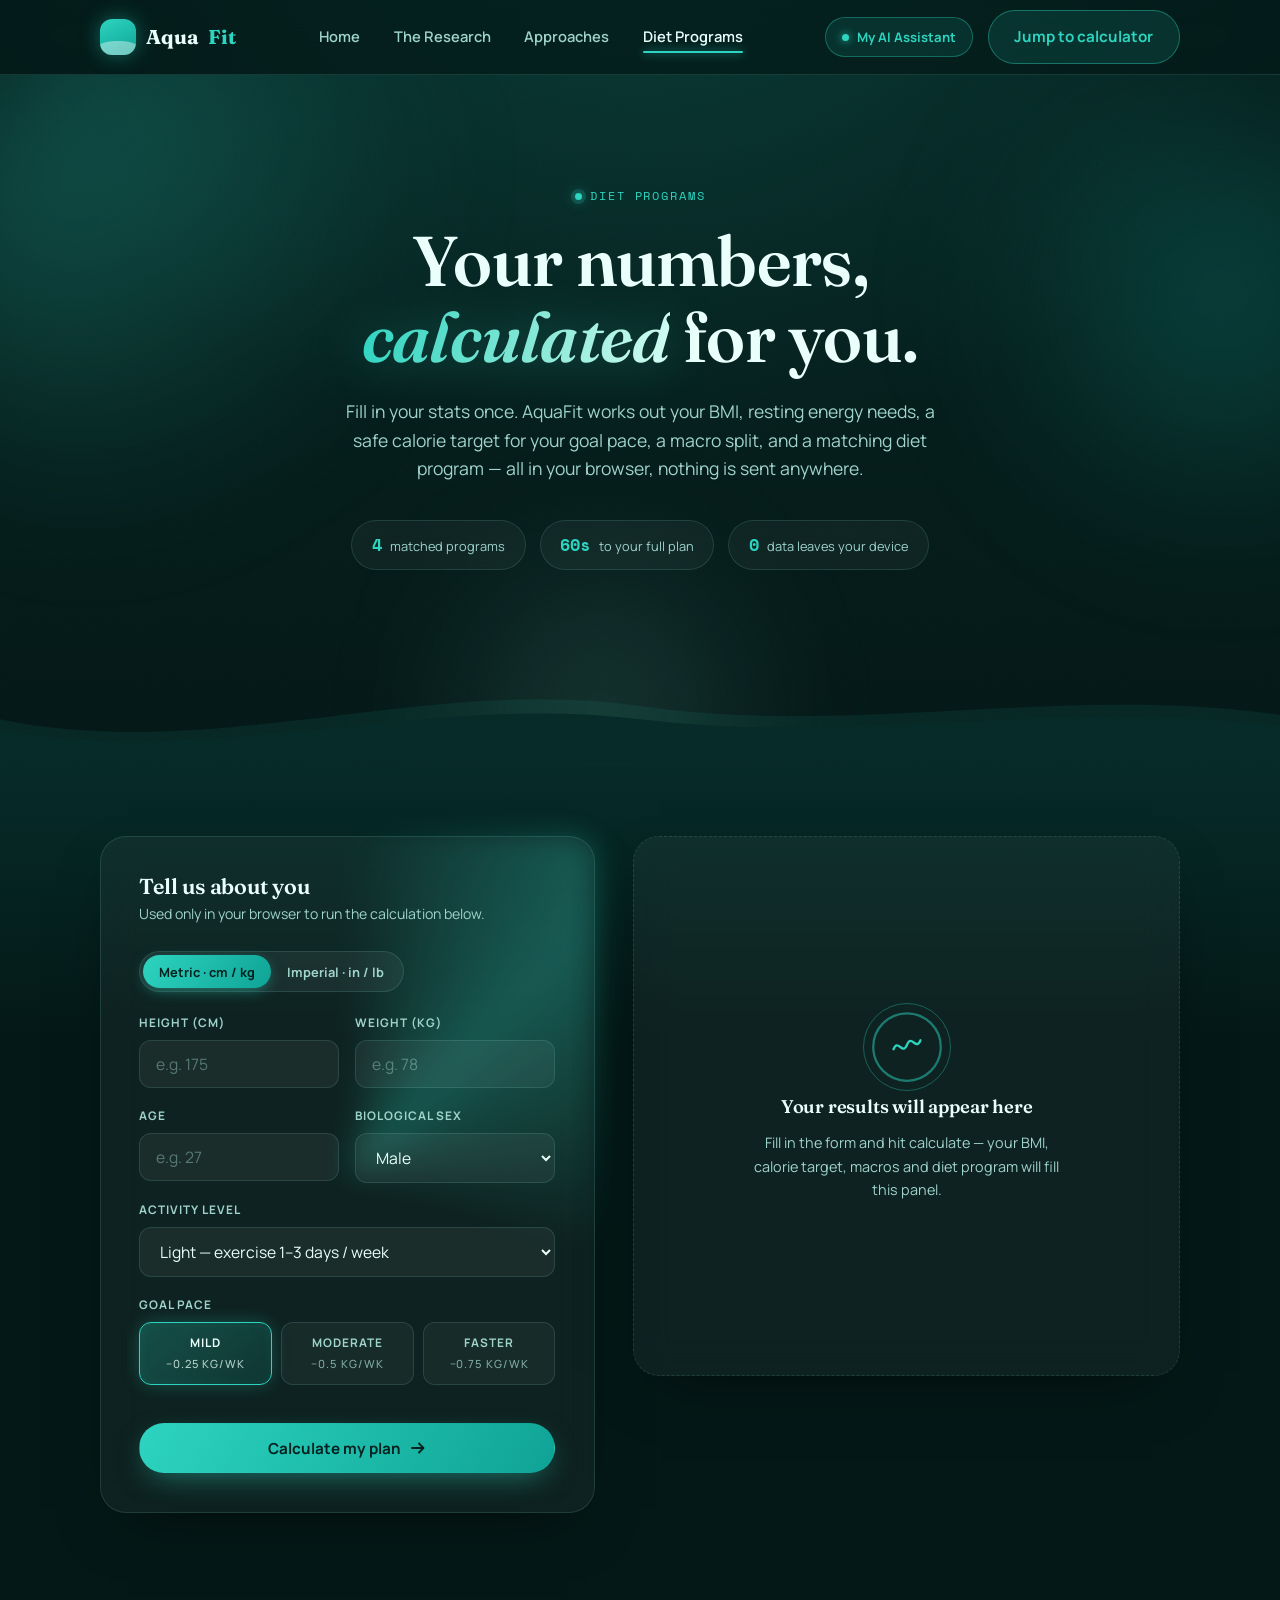
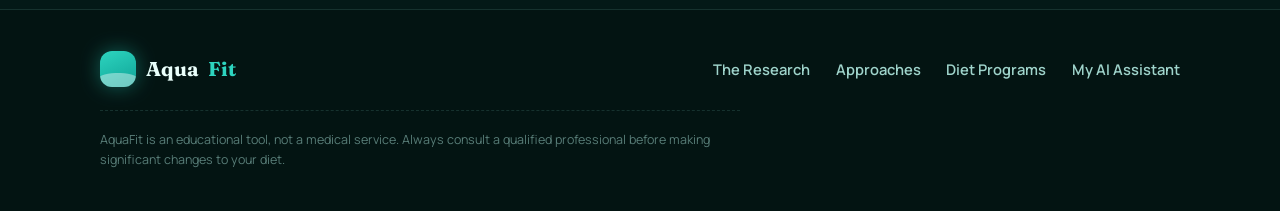
==== diet-programs.html @ 47298caf "Add files via upload" ====
<!-- AquaFit — Deep Ocean redesign -->
<!DOCTYPE html>
<html lang="en">
<head>
  <meta charset="UTF-8">
  <meta name="viewport" content="width=device-width, initial-scale=1.0">
  <title>Diet Programs — Build your calorie &amp; macro plan | AquaFit</title>
  <meta name="description" content="Enter your height and weight to calculate your BMI, BMR and daily calorie target, and get a matched weight loss diet program.">
  <link rel="stylesheet" href="style.css">
</head>
<body>

<div class="grain" aria-hidden="true"></div>

<nav class="site-nav">
  <div class="wrap">
    <a href="index.html" class="brand">
      <span class="brand-mark"><i></i></span>
      Aqua<em>Fit</em>
    </a>
    <ul class="nav-links">
      <li><a href="index.html">Home</a></li>
      <li><a href="index.html#research">The Research</a></li>
      <li><a href="index.html#approaches">Approaches</a></li>
      <li><a href="diet-programs.html" class="active">Diet Programs</a></li>
    </ul>
    <div class="nav-cta">
      <!-- Doctor AI runs as a separate app (Streamlit). Update the URL below when you deploy it. -->
      <a href="http://localhost:8501" target="_blank" rel="noopener" class="doctor-ai-badge" title="Chat with Doctor AI">
        <span class="doctor-ai-dot" aria-hidden="true"></span>
        My AI Assistant
      </a>
      <a href="#calculator" class="btn btn-glow">Jump to calculator</a>
    </div>
  </div>
</nav>

<header class="hero">
  <div class="aurora" aria-hidden="true">
    <span class="blob b1"></span>
    <span class="blob b2"></span>
    <span class="blob b3"></span>
  </div>
  <div class="bubbles" id="bubbles" aria-hidden="true"></div>

  <div class="wrap hero-inner">
    <p class="eyebrow">Diet Programs</p>
    <h1>Your numbers,<br><em>calculated</em> for you.</h1>
    <p class="lede">Fill in your stats once. AquaFit works out your BMI, resting energy
    needs, a safe calorie target for your goal pace, a macro split, and a matching
    diet program — all in your browser, nothing is sent anywhere.</p>

    <div class="hero-chips">
      <div class="chip"><b>4</b><span>matched programs</span></div>
      <div class="chip"><b>60s</b><span>to your full plan</span></div>
      <div class="chip"><b>0</b><span>data leaves your device</span></div>
    </div>
  </div>

  <div class="wave-divider" aria-hidden="true">
    <svg viewBox="0 0 1440 110" preserveAspectRatio="none" xmlns="http://www.w3.org/2000/svg">
      <path fill="rgba(45,212,191,0.08)" d="M0,60 C240,110 480,10 720,45 C960,80 1200,20 1440,55 L1440,110 L0,110 Z"/>
      <path fill="#062b29" d="M0,72 C240,115 480,30 720,60 C960,90 1200,35 1440,68 L1440,110 L0,110 Z"/>
    </svg>
  </div>
</header>

<section id="calculator" class="calc-section">
  <div class="wrap calc-layout">

    <form class="calc-card glass" id="dietForm" novalidate data-reveal>
      <div class="card-glow" aria-hidden="true"></div>
      <h3>Tell us about you</h3>
      <p class="sub">Used only in your browser to run the calculation below.</p>

      <div class="calc-error" id="formError">Please check the highlighted fields — enter realistic height and weight values.</div>

      <div class="unit-toggle" role="group" aria-label="Units">
        <button type="button" class="active" data-units="metric" id="unitMetricBtn">Metric · cm / kg</button>
        <button type="button" data-units="imperial" id="unitImperialBtn">Imperial · in / lb</button>
      </div>

      <div class="field-row">
        <div class="field">
          <label for="height">Height <span id="heightUnit">(cm)</span></label>
          <input type="number" id="height" inputmode="decimal" placeholder="e.g. 175" required min="1">
        </div>
        <div class="field">
          <label for="weight">Weight <span id="weightUnit">(kg)</span></label>
          <input type="number" id="weight" inputmode="decimal" placeholder="e.g. 78" required min="1">
        </div>
      </div>

      <div class="field-row">
        <div class="field">
          <label for="age">Age</label>
          <input type="number" id="age" inputmode="numeric" placeholder="e.g. 27" required min="14" max="90">
        </div>
        <div class="field">
          <label for="sex">Biological sex</label>
          <select id="sex" required>
            <option value="male">Male</option>
            <option value="female">Female</option>
          </select>
        </div>
      </div>

      <div class="field">
        <label for="activity">Activity level</label>
        <select id="activity">
          <option value="1.2">Sedentary — desk job, little exercise</option>
          <option value="1.375" selected>Light — exercise 1–3 days / week</option>
          <option value="1.55">Moderate — exercise 3–5 days / week</option>
          <option value="1.725">Very active — exercise 6–7 days / week</option>
          <option value="1.9">Extra active — hard training + physical job</option>
        </select>
      </div>

      <div class="field">
        <label>Goal pace</label>
        <div class="goal-pills" id="goalPills">
          <label class="goal-pill checked">
            <input type="radio" name="goal" value="mild" checked>
            <span>Mild</span>
            <small>−0.25 kg/wk</small>
          </label>
          <label class="goal-pill">
            <input type="radio" name="goal" value="moderate">
            <span>Moderate</span>
            <small>−0.5 kg/wk</small>
          </label>
          <label class="goal-pill">
            <input type="radio" name="goal" value="aggressive">
            <span>Faster</span>
            <small>−0.75 kg/wk</small>
          </label>
        </div>
      </div>

      <button type="submit" class="btn btn-primary calc-submit">
        Calculate my plan
        <svg width="16" height="16" viewBox="0 0 16 16" fill="none" xmlns="http://www.w3.org/2000/svg" aria-hidden="true">
          <path d="M2 8h11M9 3.5 13.5 8 9 12.5" stroke="currentColor" stroke-width="1.8" stroke-linecap="round" stroke-linejoin="round"/>
        </svg>
      </button>
    </form>

    <div class="results">
      <div class="results-empty glass" id="resultsEmpty" data-reveal>
        <div class="pulse-ring" aria-hidden="true">
          <svg viewBox="0 0 64 64" fill="none" xmlns="http://www.w3.org/2000/svg">
            <circle cx="32" cy="32" r="30" stroke="rgba(45,212,191,0.5)" stroke-width="2"/>
            <path d="M20 34c4-10 8 6 12-4s8 6 12-4" stroke="#2dd4bf" stroke-width="2" stroke-linecap="round"/>
          </svg>
        </div>
        <h4>Your results will appear here</h4>
        <p>Fill in the form and hit calculate — your BMI, calorie target, macros and diet program will fill this panel.</p>
      </div>

      <div class="results-content" id="resultsContent">

        <div class="result-top">
          <div class="gauge-card glass">
            <div class="gauge-ring" aria-hidden="true"></div>
            <div class="gauge">
              <div class="gauge-liquid" id="gaugeLiquid">
                <svg viewBox="0 0 300 60" preserveAspectRatio="none" xmlns="http://www.w3.org/2000/svg">
                  <path fill="#2dd4bf" d="M0,20 C50,0 100,40 150,20 C200,0 250,40 300,20 L300,60 L0,60 Z"/>
                </svg>
              </div>
              <div class="gauge-num">
                <b id="gaugeBmi">--</b>
                <span>BMI</span>
              </div>
            </div>
            <div class="gauge-caption" id="bmiCategory">—</div>
            <div class="bmi-scale" aria-hidden="true">
              <div class="bmi-scale-track">
                <span class="seg s-under"></span>
                <span class="seg s-normal"></span>
                <span class="seg s-over"></span>
                <span class="seg s-obese"></span>
                <i class="bmi-marker" id="bmiMarker"></i>
              </div>
              <div class="bmi-scale-labels">
                <span>15</span><span>18.5</span><span>25</span><span>30</span><span>40</span>
              </div>
            </div>
          </div>

          <div class="stat-stack">
            <div class="stat-row glass">
              <span class="label">BMR · resting energy</span>
              <span class="value" id="statBmr">-- kcal</span>
            </div>
            <div class="stat-row glass">
              <span class="label">Maintenance · TDEE</span>
              <span class="value" id="statTdee">-- kcal</span>
            </div>
            <div class="stat-row glass highlight">
              <span class="label">Daily target for your goal</span>
              <span class="value" id="statTarget">-- kcal</span>
            </div>
            <div class="stat-row glass">
              <span class="label">Estimated pace</span>
              <span class="value" id="statPace">--</span>
            </div>
          </div>
        </div>

        <div class="macro-card glass">
          <h4>Daily macro split</h4>
          <div class="macro-bar">
            <span class="macro-seg-protein" id="barProtein" style="width:0%"></span>
            <span class="macro-seg-carb" id="barCarb" style="width:0%"></span>
            <span class="macro-seg-fat" id="barFat" style="width:0%"></span>
          </div>
          <div class="macro-legend">
            <div><i class="dot-protein"></i>Protein <b id="legProtein">--g</b></div>
            <div><i class="dot-carb"></i>Carbs <b id="legCarb">--g</b></div>
            <div><i class="dot-fat"></i>Fat <b id="legFat">--g</b></div>
          </div>
        </div>

        <div class="plan-card glass">
          <div class="plan-title">
            <h4 id="planName">—</h4>
            <span class="plan-tag" id="planTag">MATCHED PROGRAM</span>
          </div>
          <p class="desc" id="planDesc">—</p>
          <div class="plan-meals" id="planMeals"></div>
        </div>

        <p class="results-disclaimer warn" id="lowCalWarning" style="display:none;">
          Your calculated target came out below a safe daily minimum, so we've capped it.
          Very low calorie intakes should only be done under medical supervision — please
          talk to a doctor or dietitian before going below this level.
        </p>
        <p class="results-disclaimer">
          These figures are educational estimates from standard formulas (Mifflin-St Jeor),
          not a medical prescription. BMI in particular doesn't account for muscle mass,
          frame size, or body composition. Check in with a doctor or registered dietitian
          before starting any new diet.
        </p>
      </div>
    </div>

  </div>
</section>

<footer class="site-footer">
  <div class="wrap">
    <div class="footer-grid">
      <a href="index.html" class="brand">
        <span class="brand-mark"><i></i></span>
        Aqua<em>Fit</em>
      </a>
      <ul class="nav-links">
        <li><a href="index.html#research">The Research</a></li>
        <li><a href="index.html#approaches">Approaches</a></li>
        <li><a href="diet-programs.html">Diet Programs</a></li>
        <li><a href="http://localhost:8501" target="_blank" rel="noopener">My AI Assistant</a></li>
      </ul>
    </div>
    <p class="footer-note">
      AquaFit is an educational tool, not a medical service. Always consult a qualified
      professional before making significant changes to your diet.
    </p>
  </div>
</footer>

<script src="script.js"></script>
</body>
</html>
---- style.css ----
@import url('https://fonts.googleapis.com/css2?family=Fraunces:opsz,wght@9..144,400;9..144,500;9..144,600;9..144,700&family=Manrope:wght@400;500;600;700;800&family=Space+Mono:wght@400;700&display=swap');

:root{
    --abyss: #041917;
    --deep: #062b29;
    --deep-2: #08312e;
    --ink: #eafffb;
    --ink-soft: #9fd4cb;
    --brand: #0fa396;
    --aqua: #2dd4bf;
    --aqua-light: #8de9d8;
    --coral: #ff8a65;
    --line: rgba(141,233,216,0.14);
    --glass: rgba(255,255,255,0.045);
    --glass-2: rgba(255,255,255,0.07);

    --font-display: 'Fraunces', serif;
    --font-body: 'Manrope', sans-serif;
    --font-mono: 'Space Mono', monospace;

    --radius-lg: 26px;
    --radius-md: 16px;
    --radius-sm: 12px;
    --shadow-soft: 0 24px 60px -28px rgba(0,0,0,0.65);
    --glow: 0 0 32px rgba(45,212,191,0.25);
    --ease: cubic-bezier(0.22, 1, 0.36, 1);
}

*{ box-sizing:border-box; margin:0; padding:0; }
html{ scroll-behavior:smooth; }

@media (prefers-reduced-motion: reduce){
    html{ scroll-behavior:auto; }
    *{ animation-duration:0.001ms !important; animation-iteration-count:1 !important; transition-duration:0.001ms !important; }
}

body{
    font-family:var(--font-body);
    color:var(--ink);
    background:
        radial-gradient(90% 60% at 50% -10%, #0a3f3a 0%, transparent 60%),
        linear-gradient(180deg, #052220 0%, var(--abyss) 40%);
    background-color:var(--abyss);
    -webkit-font-smoothing:antialiased;
    line-height:1.6;
    overflow-x:hidden;
}

a{ color:inherit; text-decoration:none; }
img,svg{ display:block; max-width:100%; }
ul{ list-style:none; }
button{ font-family:inherit; cursor:pointer; }

:focus-visible{
    outline:2.5px solid var(--aqua);
    outline-offset:3px;
    border-radius:4px;
}

::selection{ background:rgba(45,212,191,0.35); }

.wrap{
    max-width:1160px;
    margin:0 auto;
    padding:0 clamp(1.25rem, 4vw, 2.5rem);
}

h1,h2,h3,h4{
    font-family:var(--font-display);
    color:var(--ink);
    font-weight:600;
    letter-spacing:-0.01em;
    line-height:1.08;
}

.grain{
    position:fixed; inset:0;
    pointer-events:none;
    z-index:1;
    opacity:0.5;
    background-image:url("data:image/svg+xml,%3Csvg xmlns='http://www.w3.org/2000/svg' width='140' height='140'%3E%3Cfilter id='n'%3E%3CfeTurbulence type='fractalNoise' baseFrequency='0.9' numOctaves='2'/%3E%3CfeColorMatrix type='saturate' values='0'/%3E%3CfeComponentTransfer%3E%3CfeFuncA type='linear' slope='0.05'/%3E%3C/feComponentTransfer%3E%3C/filter%3E%3Crect width='100%25' height='100%25' filter='url(%23n)'/%3E%3C/svg%3E");
}

.glass{
    background:var(--glass);
    border:1px solid var(--line);
    backdrop-filter:blur(18px);
    -webkit-backdrop-filter:blur(18px);
    border-radius:var(--radius-lg);
    box-shadow:var(--shadow-soft);
}

.eyebrow{
    display:inline-flex;
    align-items:center;
    gap:0.55rem;
    font-family:var(--font-mono);
    font-size:0.72rem;
    letter-spacing:0.16em;
    text-transform:uppercase;
    color:var(--aqua);
    margin-bottom:1.1rem;
}
.eyebrow::before{
    content:"";
    width:7px; height:7px;
    border-radius:50%;
    background:var(--aqua);
    box-shadow:0 0 0 4px rgba(45,212,191,0.18), 0 0 14px rgba(45,212,191,0.8);
    animation:pulseDot 2.4s ease-in-out infinite;
}

@keyframes pulseDot{
    0%,100%{ transform:scale(1); }
    50%{ transform:scale(1.35); }
}

.btn{
    display:inline-flex;
    align-items:center;
    gap:0.55rem;
    font-family:var(--font-body);
    font-weight:700;
    font-size:0.95rem;
    padding:0.85rem 1.6rem;
    border-radius:999px;
    border:1.5px solid transparent;
    transition:transform 0.25s var(--ease), box-shadow 0.25s var(--ease), background 0.2s, color 0.2s, border-color 0.2s;
}
.btn-primary{
    background:linear-gradient(120deg, var(--aqua) 0%, var(--brand) 100%);
    color:#03211f;
    box-shadow:0 10px 30px -10px rgba(45,212,191,0.55);
}
.btn-primary:hover{
    transform:translateY(-2px);
    box-shadow:0 16px 40px -10px rgba(45,212,191,0.7), var(--glow);
}
.btn-primary:active{ transform:translateY(0); }
.btn-glow{
    background:rgba(45,212,191,0.12);
    color:var(--aqua);
    border-color:rgba(45,212,191,0.4);
}
.btn-glow:hover{
    background:rgba(45,212,191,0.22);
    box-shadow:var(--glow);
    transform:translateY(-2px);
}

.site-nav{
    position:sticky;
    top:0;
    z-index:50;
    background:rgba(4,25,23,0.7);
    backdrop-filter:blur(16px);
    -webkit-backdrop-filter:blur(16px);
    border-bottom:1px solid var(--line);
}
.site-nav .wrap{
    display:flex;
    align-items:center;
    justify-content:space-between;
    height:74px;
}
.brand{
    display:flex;
    align-items:center;
    gap:0.6rem;
    font-family:var(--font-display);
    font-weight:700;
    font-size:1.25rem;
    color:var(--ink);
}
.brand em{ font-style:normal; color:var(--aqua); }
.brand-mark{
    width:36px; height:36px;
    border-radius:12px;
    background:linear-gradient(155deg, var(--aqua) 0%, var(--brand) 100%);
    position:relative;
    overflow:hidden;
    flex-shrink:0;
    box-shadow:0 0 20px rgba(45,212,191,0.4);
}
.brand-mark i{
    position:absolute;
    left:-10%; right:-10%; bottom:-6px;
    height:55%;
    background:rgba(255,255,255,0.4);
    border-radius:45%;
    animation:markWave 4.5s ease-in-out infinite;
}
@keyframes markWave{
    0%,100%{ transform:translateY(0) scaleX(1); }
    50%{ transform:translateY(-4px) scaleX(1.1); }
}
.nav-links{
    display:flex;
    align-items:center;
    gap:2.1rem;
    font-size:0.92rem;
    font-weight:600;
}
.nav-links a{
    position:relative;
    color:var(--ink-soft);
    padding:0.3rem 0;
    transition:color 0.2s;
}
.nav-links a::after{
    content:"";
    position:absolute; left:0; right:100%; bottom:-2px;
    height:2px;
    border-radius:2px;
    background:var(--aqua);
    box-shadow:0 0 10px rgba(45,212,191,0.8);
    transition:right 0.28s var(--ease);
}
.nav-links a:hover{ color:var(--ink); }
.nav-links a:hover::after,
.nav-links a.active::after{ right:0; }
.nav-links a.active{ color:var(--ink); }
.nav-cta{ display:flex; align-items:center; gap:0.9rem; }

/* ── DOCTOR AI BADGE ── */
.doctor-ai-badge{
    display:inline-flex;
    align-items:center;
    gap:0.5rem;
    padding:0.55rem 1rem;
    border-radius:999px;
    background:rgba(45,212,191,0.1);
    border:1.5px solid rgba(45,212,191,0.35);
    color:var(--aqua);
    font-size:0.82rem;
    font-weight:700;
    transition:background 0.2s, border-color 0.2s, transform 0.2s, box-shadow 0.2s;
}
.doctor-ai-badge:hover{
    background:rgba(45,212,191,0.2);
    border-color:var(--aqua);
    transform:translateY(-2px);
    box-shadow:0 0 20px -4px rgba(45,212,191,0.5);
}
.doctor-ai-dot{
    width:7px; height:7px;
    border-radius:50%;
    background:var(--aqua);
    box-shadow:0 0 8px rgba(45,212,191,0.9);
    animation:pulseDot 2.4s ease-in-out infinite;
    flex-shrink:0;
}

.hero{
    position:relative;
    padding:clamp(4rem,9vw,7rem) 0 0;
    overflow:hidden;
}
.hero-inner{
    position:relative;
    z-index:3;
    padding-bottom:clamp(4rem,8vw,6rem);
    text-align:center;
    display:flex;
    flex-direction:column;
    align-items:center;
}
.hero h1{
    font-size:clamp(2.6rem, 6vw, 4.4rem);
    margin-bottom:1.4rem;
}
.hero h1 em{
    font-style:italic;
    background:linear-gradient(100deg, var(--aqua) 0%, var(--aqua-light) 60%, #d3fef4 100%);
    -webkit-background-clip:text;
    background-clip:text;
    color:transparent;
    text-shadow:none;
    filter:drop-shadow(0 0 24px rgba(45,212,191,0.35));
}
.hero .lede{
    font-size:1.1rem;
    color:var(--ink-soft);
    max-width:56ch;
    margin:0 auto 2.4rem;
}

.hero-chips{
    display:flex;
    gap:0.9rem;
    flex-wrap:wrap;
    justify-content:center;
}
.chip{
    display:flex;
    align-items:baseline;
    gap:0.55rem;
    padding:0.65rem 1.2rem;
    border-radius:999px;
    background:var(--glass);
    border:1px solid var(--line);
    backdrop-filter:blur(10px);
}
.chip b{
    font-family:var(--font-mono);
    font-size:1.05rem;
    color:var(--aqua);
}
.chip span{ font-size:0.8rem; color:var(--ink-soft); }

.aurora{ position:absolute; inset:0; z-index:1; filter:blur(70px); }
.blob{
    position:absolute;
    border-radius:50%;
    opacity:0.55;
    mix-blend-mode:screen;
}
.b1{
    width:44vw; height:44vw; min-width:340px; min-height:340px;
    background:radial-gradient(circle at 30% 30%, rgba(45,212,191,0.5), transparent 65%);
    top:-12%; left:-8%;
    animation:drift1 16s ease-in-out infinite;
}
.b2{
    width:36vw; height:36vw; min-width:300px; min-height:300px;
    background:radial-gradient(circle at 60% 40%, rgba(15,163,150,0.55), transparent 65%);
    top:5%; right:-10%;
    animation:drift2 20s ease-in-out infinite;
}
.b3{
    width:30vw; height:30vw; min-width:260px; min-height:260px;
    background:radial-gradient(circle at 50% 50%, rgba(141,233,216,0.35), transparent 65%);
    bottom:-20%; left:32%;
    animation:drift3 18s ease-in-out infinite;
}
@keyframes drift1{ 0%,100%{ transform:translate(0,0) scale(1);} 50%{ transform:translate(6%,8%) scale(1.12);} }
@keyframes drift2{ 0%,100%{ transform:translate(0,0) scale(1);} 50%{ transform:translate(-8%,10%) scale(0.92);} }
@keyframes drift3{ 0%,100%{ transform:translate(0,0) scale(1);} 50%{ transform:translate(5%,-9%) scale(1.08);} }

.bubbles{ position:absolute; inset:0; z-index:2; overflow:hidden; pointer-events:none; }
.bubbles span{
    position:absolute;
    bottom:-40px;
    border-radius:50%;
    background:radial-gradient(circle at 32% 30%, rgba(255,255,255,0.5), rgba(141,233,216,0.12) 60%, transparent 70%);
    border:1px solid rgba(141,233,216,0.25);
    animation:rise linear infinite;
}
@keyframes rise{
    0%{ transform:translateY(0) translateX(0); opacity:0; }
    8%{ opacity:0.8; }
    100%{ transform:translateY(-110vh) translateX(4vw); opacity:0; }
}

.wave-divider{ display:block; width:100%; line-height:0; position:relative; z-index:3; }
.wave-divider svg{ width:100%; height:auto; }

.calc-section{
    position:relative;
    z-index:3;
    background:linear-gradient(180deg, #062b29 0%, var(--abyss) 32%);
    padding:clamp(2.5rem,6vw,4.5rem) 0 clamp(4rem,8vw,6rem);
}
.calc-layout{
    display:grid;
    grid-template-columns:0.95fr 1.05fr;
    gap:2.4rem;
    align-items:flex-start;
}

.calc-card{
    padding:clamp(1.7rem,3vw,2.5rem);
    overflow:visible;
}
.card-glow{
    position:absolute;
    inset:-2px;
    z-index:-1;
    border-radius:inherit;
    background:conic-gradient(from 0deg, transparent 0%, rgba(45,212,191,0.5) 12%, transparent 30%);
    animation:spinEdge 7s linear infinite;
    filter:blur(14px);
    opacity:0.6;
}
@keyframes spinEdge{ to{ transform:rotate(360deg); } }
.calc-card h3{ font-size:1.35rem; margin-bottom:0.3rem; }
.calc-card .sub{ font-size:0.88rem; color:var(--ink-soft); margin-bottom:1.6rem; }

.field-row{
    display:grid;
    grid-template-columns:1fr 1fr;
    gap:1rem;
}
.field{ margin-bottom:1.15rem; }
.field label{
    display:block;
    font-size:0.74rem;
    font-weight:700;
    text-transform:uppercase;
    letter-spacing:0.08em;
    color:var(--ink-soft);
    margin-bottom:0.45rem;
}
.field input,
.field select{
    width:100%;
    font-family:var(--font-body);
    font-size:0.98rem;
    color:var(--ink);
    background:rgba(255,255,255,0.05);
    border:1.5px solid var(--line);
    border-radius:var(--radius-sm);
    padding:0.75rem 0.95rem;
    transition:border-color 0.2s, background 0.2s, box-shadow 0.2s;
}
.field select option{ background:var(--deep); color:var(--ink); }
.field input::placeholder{ color:rgba(159,212,203,0.45); }
.field input:focus,
.field select:focus{
    border-color:var(--aqua);
    background:rgba(45,212,191,0.08);
    box-shadow:0 0 0 4px rgba(45,212,191,0.12);
    outline:none;
}

.unit-toggle{
    display:inline-flex;
    background:rgba(255,255,255,0.05);
    border:1px solid var(--line);
    border-radius:999px;
    padding:3px;
    margin-bottom:1.4rem;
}
.unit-toggle button{
    border:none;
    background:transparent;
    padding:0.45rem 1rem;
    font-size:0.8rem;
    font-weight:700;
    border-radius:999px;
    color:var(--ink-soft);
    transition:background 0.2s, color 0.2s, box-shadow 0.2s;
}
.unit-toggle button.active{
    background:linear-gradient(120deg, var(--aqua), var(--brand));
    color:#03211f;
    box-shadow:0 4px 16px -4px rgba(45,212,191,0.6);
}

.goal-pills{
    display:flex;
    gap:0.6rem;
    margin-bottom:1.5rem;
    flex-wrap:wrap;
}
.goal-pill{
    flex:1;
    min-width:100px;
    text-align:center;
    padding:0.7rem 0.5rem;
    border-radius:var(--radius-sm);
    border:1.5px solid var(--line);
    background:rgba(255,255,255,0.04);
    font-size:0.84rem;
    font-weight:700;
    color:var(--ink-soft);
    cursor:pointer;
    transition:all 0.22s var(--ease);
}
.goal-pill:hover{ border-color:rgba(45,212,191,0.5); transform:translateY(-2px); }
.goal-pill input{ display:none; }
.goal-pill span{ display:block; }
.goal-pill small{ display:block; font-weight:500; font-size:0.7rem; margin-top:0.15rem; opacity:0.75; }
.goal-pill.checked{
    background:linear-gradient(140deg, rgba(45,212,191,0.25), rgba(15,163,150,0.15));
    border-color:var(--aqua);
    color:var(--ink);
    box-shadow:0 0 20px -4px rgba(45,212,191,0.4), inset 0 0 12px rgba(45,212,191,0.08);
}

.calc-submit{ width:100%; justify-content:center; margin-top:0.4rem; }
.calc-error{
    display:none;
    background:rgba(255,138,101,0.12);
    border:1px solid rgba(255,138,101,0.45);
    color:#ffb59d;
    border-radius:var(--radius-sm);
    padding:0.8rem 1rem;
    font-size:0.85rem;
    margin-bottom:1rem;
}
.calc-error.show{ display:block; animation:shake 0.4s var(--ease); }
@keyframes shake{
    0%,100%{ transform:translateX(0); }
    25%{ transform:translateX(-6px); }
    75%{ transform:translateX(6px); }
}

.results{
    min-height:540px;
    display:flex;
    flex-direction:column;
    gap:1.4rem;
}
.results-empty{
    flex:1;
    border-style:dashed;
    border-width:1.5px;
    display:flex;
    flex-direction:column;
    align-items:center;
    justify-content:center;
    text-align:center;
    padding:3rem 2rem;
    color:var(--ink-soft);
    gap:0.9rem;
}
.results-empty h4{ font-size:1.15rem; }
.results-empty p{ font-size:0.9rem; max-width:34ch; }
.pulse-ring{ position:relative; width:72px; }
.pulse-ring::after{
    content:"";
    position:absolute; inset:-8px;
    border-radius:50%;
    border:1.5px solid rgba(45,212,191,0.35);
    animation:ringPulse 2.6s ease-out infinite;
}
@keyframes ringPulse{
    0%{ transform:scale(0.85); opacity:1; }
    100%{ transform:scale(1.45); opacity:0; }
}

.results-content{ display:none; flex-direction:column; gap:1.4rem; }
.results-content.show{ display:flex; animation:floatIn 0.7s var(--ease); }
@keyframes floatIn{
    from{ opacity:0; transform:translateY(24px); }
    to{ opacity:1; transform:translateY(0); }
}

.result-top{
    display:grid;
    grid-template-columns:1fr 1.35fr;
    gap:1.2rem;
}

.gauge-card{
    padding:1.7rem 1.5rem;
    display:flex;
    flex-direction:column;
    align-items:center;
    gap:0.9rem;
    position:relative;
    overflow:hidden;
}
.gauge-ring{
    position:absolute;
    top:-60px; right:-60px;
    width:180px; height:180px;
    border-radius:50%;
    background:radial-gradient(circle, rgba(45,212,191,0.18), transparent 70%);
    pointer-events:none;
}
.gauge{
    position:relative;
    width:152px; height:152px;
    border-radius:50%;
    overflow:hidden;
    background:rgba(255,255,255,0.05);
    border:1.5px solid rgba(141,233,216,0.25);
    box-shadow:inset 0 0 30px rgba(45,212,191,0.12), 0 0 40px -10px rgba(45,212,191,0.35);
}
.gauge-liquid{
    position:absolute;
    left:-25%;
    width:150%;
    bottom:0;
    height:0%;
    transition:height 1.1s var(--ease);
}
.gauge-liquid svg{
    display:block;
    width:100%;
    animation:liquidSway 4s ease-in-out infinite;
}
@keyframes liquidSway{
    0%,100%{ transform:translateX(0); }
    50%{ transform:translateX(-4%); }
}
.gauge-num{
    position:absolute; inset:0;
    display:flex; flex-direction:column;
    align-items:center; justify-content:center;
    font-family:var(--font-mono);
    z-index:2;
    text-shadow:0 2px 12px rgba(4,25,23,0.8);
}
.gauge-num b{ font-size:1.8rem; line-height:1; }
.gauge-num span{ font-size:0.65rem; opacity:0.8; margin-top:0.3rem; letter-spacing:0.1em; text-transform:uppercase; }
.gauge-caption{ font-size:0.82rem; text-align:center; font-weight:700; letter-spacing:0.02em; }

.bmi-scale{ width:100%; margin-top:0.2rem; }
.bmi-scale-track{
    position:relative;
    display:flex;
    height:8px;
    border-radius:999px;
    overflow:visible;
}
.bmi-scale-track .seg{ height:100%; }
.bmi-scale-track .seg:first-child{ border-radius:999px 0 0 999px; }
.bmi-scale-track .seg:nth-last-child(2){ border-radius:0 999px 999px 0; }
.s-under{ width:14%; background:#3b82c4; }
.s-normal{ width:26%; background:#2dd4bf; }
.s-over{ width:20%; background:#e0b34c; }
.s-obese{ width:40%; background:var(--coral); }
.bmi-marker{
    position:absolute;
    top:-4px;
    left:0%;
    width:3px; height:16px;
    border-radius:2px;
    background:var(--ink);
    box-shadow:0 0 8px rgba(234,255,251,0.9);
    transition:left 1.1s var(--ease);
}
.bmi-scale-labels{
    display:flex;
    justify-content:space-between;
    font-family:var(--font-mono);
    font-size:0.6rem;
    color:var(--ink-soft);
    margin-top:0.35rem;
}

.stat-stack{ display:flex; flex-direction:column; gap:0.7rem; }
.stat-row{
    border-radius:var(--radius-md);
    padding:0.9rem 1.15rem;
    display:flex;
    align-items:center;
    justify-content:space-between;
    transition:transform 0.25s var(--ease), border-color 0.25s;
}
.stat-row:hover{ transform:translateX(4px); border-color:rgba(45,212,191,0.4); }
.stat-row .label{ font-size:0.82rem; color:var(--ink-soft); font-weight:600; }
.stat-row .value{ font-family:var(--font-mono); font-size:1.05rem; }
.stat-row.highlight{
    background:linear-gradient(120deg, rgba(45,212,191,0.18), rgba(15,163,150,0.08));
    border-color:rgba(45,212,191,0.45);
}
.stat-row.highlight .value{ color:var(--aqua); text-shadow:0 0 16px rgba(45,212,191,0.5); }

.macro-card{ padding:1.6rem 1.7rem; }
.macro-card h4{ font-size:1.05rem; margin-bottom:1rem; }
.macro-bar{
    display:flex;
    height:16px;
    border-radius:999px;
    overflow:hidden;
    margin-bottom:1rem;
    background:rgba(255,255,255,0.06);
    box-shadow:inset 0 1px 4px rgba(0,0,0,0.4);
}
.macro-bar span{ height:100%; transition:width 0.9s var(--ease); position:relative; }
.macro-bar span::after{
    content:"";
    position:absolute; inset:0;
    background:linear-gradient(180deg, rgba(255,255,255,0.28), transparent 55%);
}
.macro-seg-protein{ background:var(--brand); box-shadow:0 0 14px rgba(15,163,150,0.6); }
.macro-seg-carb{ background:var(--aqua); box-shadow:0 0 14px rgba(45,212,191,0.6); }
.macro-seg-fat{ background:var(--aqua-light); box-shadow:0 0 14px rgba(141,233,216,0.5); }
.macro-legend{ display:flex; gap:1.5rem; flex-wrap:wrap; }
.macro-legend div{ display:flex; align-items:center; gap:0.5rem; font-size:0.86rem; color:var(--ink-soft); }
.macro-legend i{ width:11px; height:11px; border-radius:4px; display:inline-block; }
.dot-protein{ background:var(--brand); box-shadow:0 0 8px rgba(15,163,150,0.8); }
.dot-carb{ background:var(--aqua); box-shadow:0 0 8px rgba(45,212,191,0.8); }
.dot-fat{ background:var(--aqua-light); box-shadow:0 0 8px rgba(141,233,216,0.7); }
.macro-legend b{ color:var(--ink); font-family:var(--font-mono); font-weight:400; }

.plan-card{ padding:1.8rem 1.9rem; }
.plan-card .plan-title{
    display:flex;
    align-items:center;
    justify-content:space-between;
    margin-bottom:0.4rem;
    flex-wrap:wrap;
    gap:0.5rem;
}
.plan-card h4{ font-size:1.25rem; }
.plan-tag{
    font-family:var(--font-mono);
    font-size:0.68rem;
    letter-spacing:0.06em;
    background:linear-gradient(120deg, var(--aqua), var(--brand));
    color:#03211f;
    font-weight:700;
    padding:0.28rem 0.7rem;
    border-radius:999px;
    box-shadow:0 0 16px -2px rgba(45,212,191,0.5);
}
.plan-card p.desc{ font-size:0.92rem; color:var(--ink-soft); margin-bottom:1.2rem; }
.plan-meals{ display:grid; gap:0.6rem; }
.plan-meal{
    background:rgba(255,255,255,0.04);
    border:1px solid var(--line);
    border-radius:var(--radius-sm);
    padding:0.8rem 1.05rem;
    display:flex;
    gap:0.9rem;
    align-items:baseline;
    font-size:0.88rem;
    transition:transform 0.22s var(--ease), border-color 0.22s, background 0.22s;
}
.plan-meal:hover{
    transform:translateX(5px);
    border-color:rgba(45,212,191,0.45);
    background:rgba(45,212,191,0.07);
}
.plan-meal b{
    min-width:92px;
    color:var(--aqua);
    font-family:var(--font-mono);
    font-size:0.74rem;
    text-transform:uppercase;
    letter-spacing:0.05em;
}
.plan-meal span{ color:var(--ink-soft); }

.results-disclaimer{
    font-size:0.78rem;
    color:var(--ink-soft);
    background:rgba(255,255,255,0.035);
    border:1px solid var(--line);
    border-left:3px solid var(--aqua);
    padding:0.9rem 1.05rem;
    border-radius:10px;
}
.results-disclaimer.warn{
    border-left-color:var(--coral);
    background:rgba(255,138,101,0.08);
    color:#ffc4ae;
}

[data-reveal]{
    opacity:0;
    transform:translateY(26px);
    transition:opacity 0.8s var(--ease), transform 0.8s var(--ease);
}
[data-reveal].in{ opacity:1; transform:translateY(0); }

.site-footer{
    position:relative;
    z-index:3;
    border-top:1px solid var(--line);
    padding:2.6rem 0;
    font-size:0.85rem;
    color:var(--ink-soft);
    background:rgba(0,0,0,0.2);
}
.footer-grid{
    display:flex;
    justify-content:space-between;
    align-items:center;
    flex-wrap:wrap;
    gap:1.2rem;
}
.site-footer .nav-links{ gap:1.6rem; }
.footer-note{
    max-width:640px;
    margin-top:1.4rem;
    font-size:0.78rem;
    color:rgba(159,212,203,0.55);
    border-top:1px dashed var(--line);
    padding-top:1.2rem;
}

@media (max-width:960px){
    .calc-layout{ grid-template-columns:1fr; }
    .calc-card{ position:static; }
    .result-top{ grid-template-columns:1fr; }
    .nav-links{ display:none; }
    .site-footer .nav-links{ display:flex; }
}
@media (max-width:560px){
    .field-row{ grid-template-columns:1fr; }
    .hero-chips{ gap:0.6rem; }
    .chip{ padding:0.5rem 0.9rem; }
}

/* ══════════════════════════════════════════════════════════════════════
   DOCTOR AI PAGE
   Additions for doctor-ai.html — reuses existing tokens/easing so it reads
   as part of the same site, not a bolt-on.
   ══════════════════════════════════════════════════════════════════════ */

/* Feature list inside the "What it can do" card */
.ai-feature-list{
    display:flex;
    flex-direction:column;
    gap:0.85rem;
    margin-top:0.4rem;
}
.ai-feature-list li{
    display:flex;
    align-items:flex-start;
    gap:0.75rem;
    font-size:0.92rem;
    color:var(--ink-soft);
    line-height:1.5;
}
.ai-feature-list li::before{
    content:"";
    flex-shrink:0;
    width:9px; height:9px;
    margin-top:0.4rem;
    border-radius:50%;
    background:var(--aqua);
    box-shadow:0 0 0 4px rgba(45,212,191,0.14), 0 0 10px rgba(45,212,191,0.7);
}

/* Launch panel — the card that holds the "Launch Doctor AI" CTA */
.launch-panel{
    position:relative;
    text-align:center;
    max-width:640px;
    margin:0 auto;
    isolation:isolate;
}
.launch-panel .card-glow{ opacity:0.4; }
.launch-panel h3{ font-size:1.4rem; }
.launch-panel .sub{ max-width:44ch; margin-left:auto; margin-right:auto; }

.launch-btn{
    display:inline-flex;
    align-items:center;
    justify-content:center;
    gap:0.6rem;
    text-decoration:none;
    margin-top:1.1rem;
    position:relative;
}
.launch-btn::after{
    content:"";
    position:absolute;
    inset:-10px;
    border-radius:999px;
    border:1.5px solid rgba(45,212,191,0.35);
    animation:ringPulse 2.6s ease-out infinite;
    pointer-events:none;
}

.launch-hint{
    margin-top:1.25rem;
    font-size:0.78rem;
}
.launch-hint code{
    font-family:var(--font-mono);
    background:rgba(255,255,255,0.06);
    border:1px solid var(--line);
    border-radius:6px;
    padding:0.1rem 0.4rem;
    color:var(--aqua-light);
    font-size:0.82rem;
}

/* Mini ECG accent for the Doctor AI hero — echoes the medical theme without
   pulling in a whole new visual language */
.ai-pulse-line{
    width:100%;
    max-width:420px;
    margin:1.6rem auto 0;
    opacity:0.9;
}
.ai-pulse-line svg{ width:100%; height:auto; display:block; }
.ai-pulse-line path{
    fill:none;
    stroke:var(--aqua);
    stroke-width:2;
    stroke-linecap:round;
    stroke-linejoin:round;
    filter:drop-shadow(0 0 8px rgba(45,212,191,0.6));
    stroke-dasharray:600;
    stroke-dashoffset:600;
    animation:pulseDraw 2.4s var(--ease) 0.2s forwards, pulseGlow 2.8s 2.6s ease-in-out infinite;
}
@keyframes pulseDraw{ to{ stroke-dashoffset:0; } }
@keyframes pulseGlow{
    0%,100%{ filter:drop-shadow(0 0 6px rgba(45,212,191,0.45)); }
    50%{ filter:drop-shadow(0 0 14px rgba(45,212,191,0.9)); }
}

/* "Before you chat" side card gets a slightly warmer border to distinguish
   it as a notice rather than a feature card */
.plan-card.notice{
    border-color:rgba(255,138,101,0.28);
}
.plan-card.notice .plan-tag{
    background:linear-gradient(120deg, var(--coral), #ffb08f);
    color:#3a1608;
}

@media (max-width:560px){
    .ai-feature-list li{ font-size:0.88rem; }
}
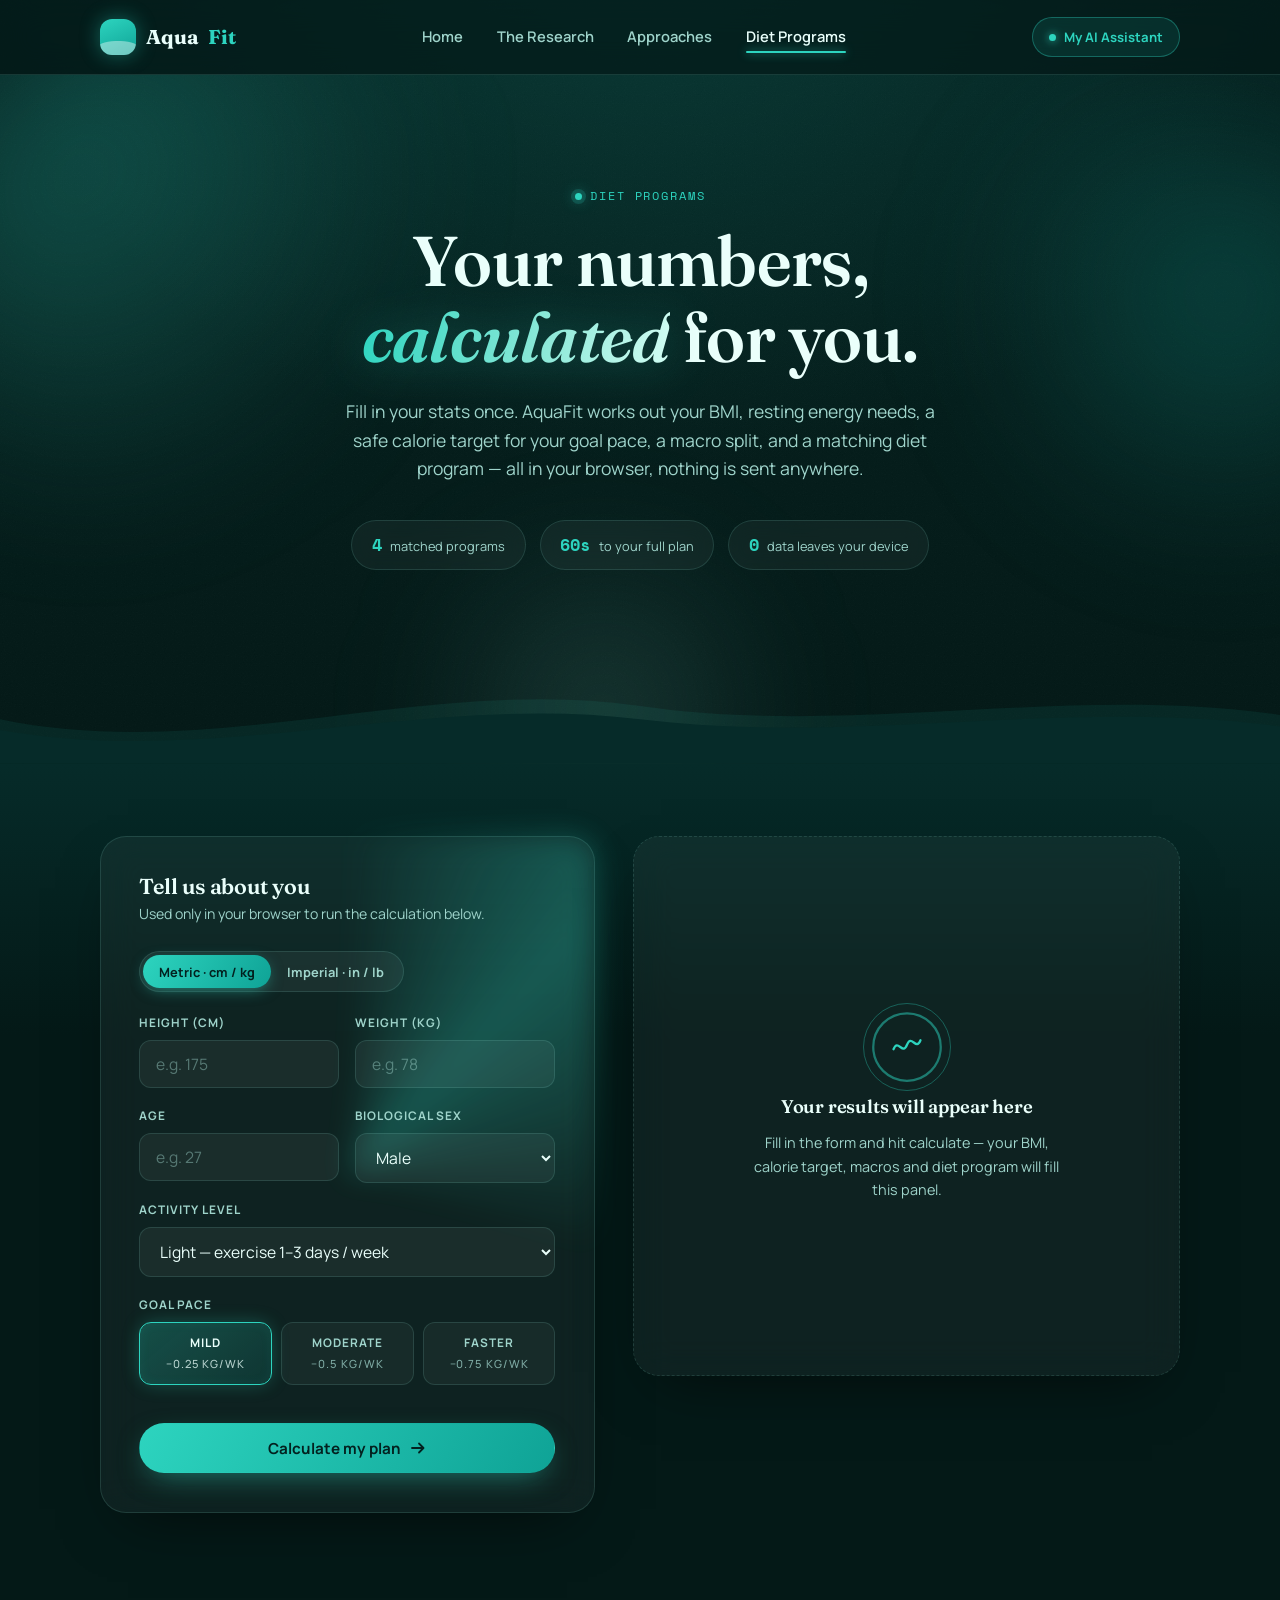
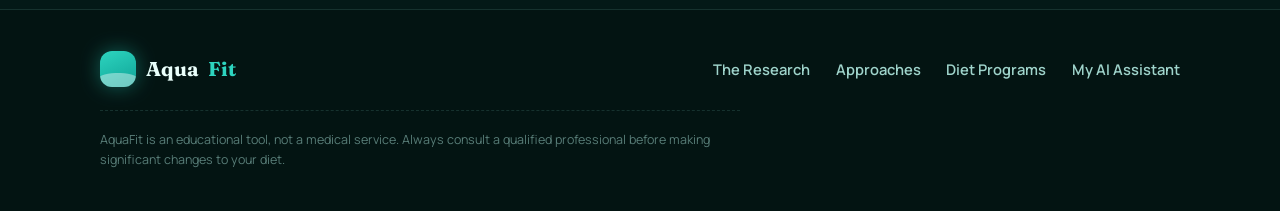
==== commit 1e948538: "Add files via upload" ====
--- a/diet-programs.html
+++ b/diet-programs.html
@@ -30,7 +30,6 @@
         <span class="doctor-ai-dot" aria-hidden="true"></span>
         My AI Assistant
       </a>
-      <a href="#calculator" class="btn btn-glow">Jump to calculator</a>
     </div>
   </div>
 </nav>
@@ -271,4 +270,4 @@
 
 <script src="script.js"></script>
 </body>
-</html>
+</html>
